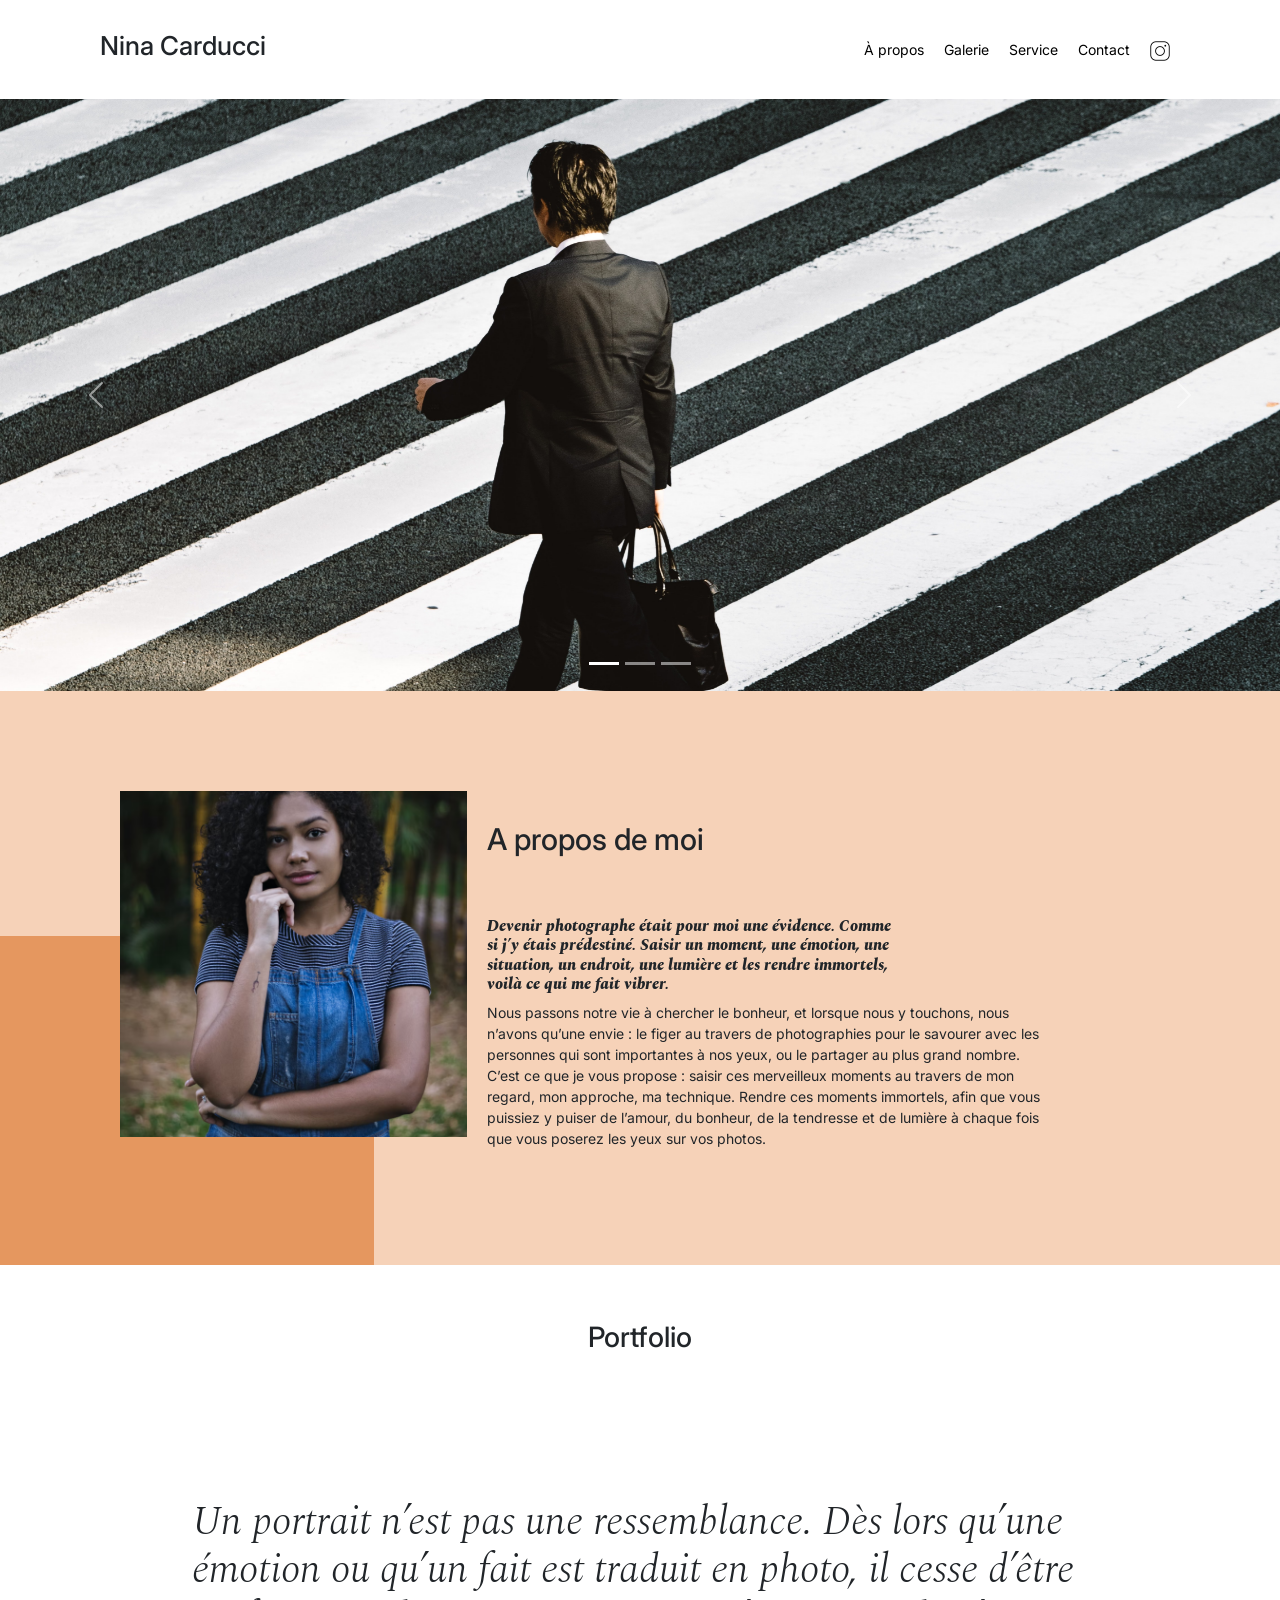
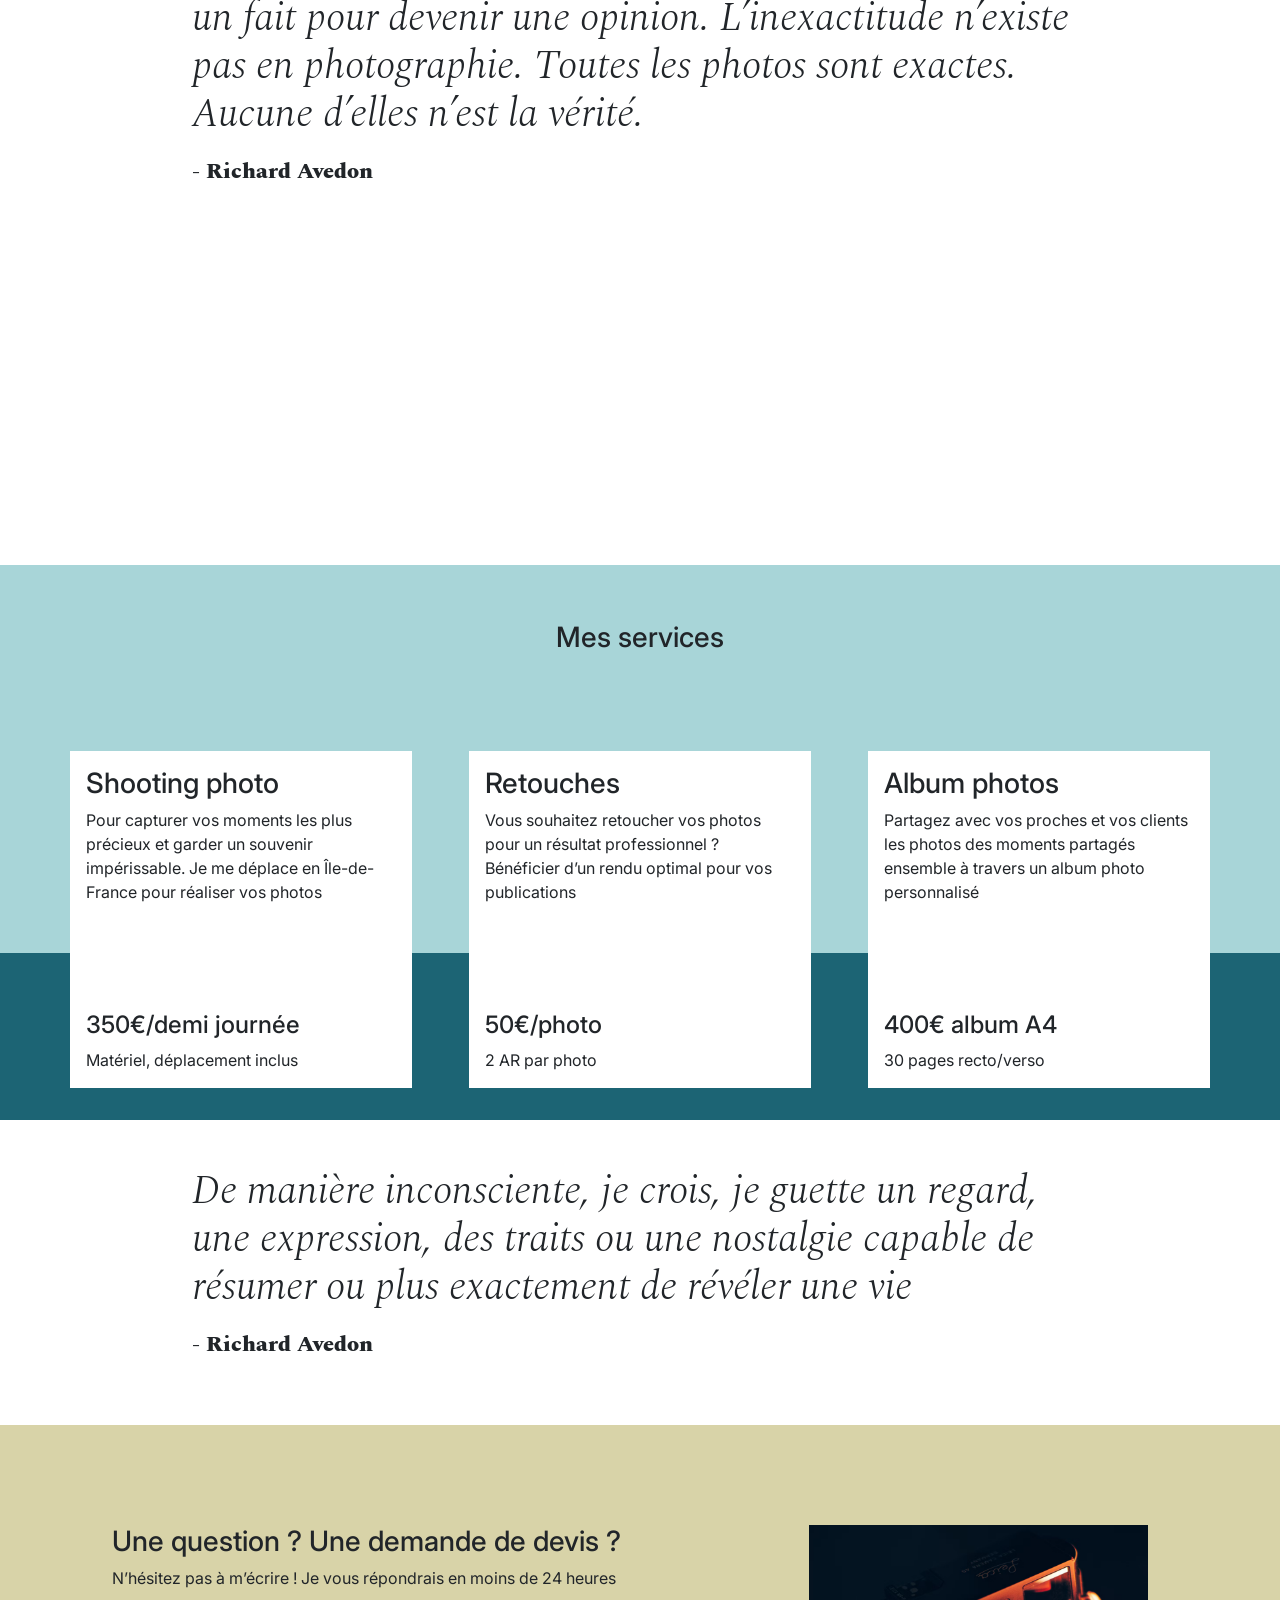
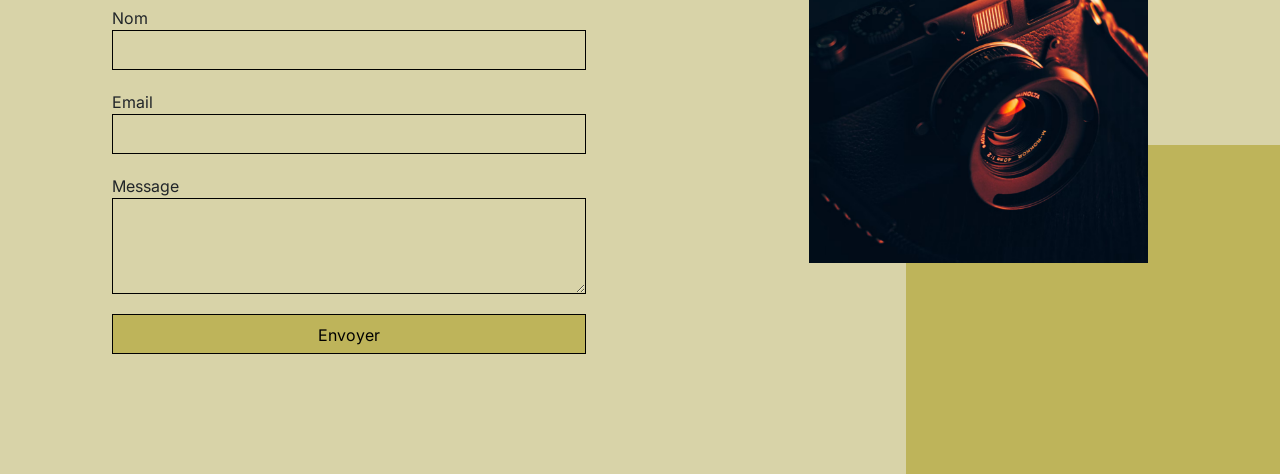
==== index.html @ c0aa2e8f "Ajout du projet" ====
<!DOCTYPE html>
<html>
<head>
	<meta name="viewport" content="width=device-width, initial-scale=1.0">
	<link rel="stylesheet" href="./assets/bootstrap/bootstrap.css">
	<link rel="stylesheet" href="./assets/style.css">
	<link rel="preconnect" href="https://fonts.googleapis.com">
	<link rel="preconnect" href="https://fonts.gstatic.com" crossorigin>
	<link href="https://fonts.googleapis.com/css2?family=Inter&family=Spectral:ital,wght@0,400;1,300;1,400;1,800&display=swap" rel="stylesheet">
	<meta charset="UTF-8">
	<script src="./assets/bootstrap/bootstrap.bundle.js"></script>
	<script src="https://code.jquery.com/jquery-3.4.1.min.js" integrity="sha256-CSXorXvZcTkaix6Yvo6HppcZGetbYMGWSFlBw8HfCJo=" crossorigin="anonymous"></script>
	<script src="./assets/maugallery.js"></script>
	<script src="./assets/scripts.js"></script>
</head>
<body>
<div class="top-header">
	<h3 class="name">Nina Carducci</h3>
	<div class="nav">   
		<ul>
			<li><a href="#about">À propos</a></li>
			<li><a href="#gallery">Galerie</a></li>
			<li><a href="#services">Service</a></li>
			<li><a href="#contact">Contact</a></li>
			<li><a class="social-link" href="https://www.instagram.com/ninacarducci.photo/?hl=fr" target="_blank"><img src="assets/images/instagram.png" alt=""></a></li>
		</ul>
	</div>
</div>
<div id="header">

	<div id="carouselExampleIndicators" class="carousel slide" data-bs-ride="carousel">
		<div class="carousel-indicators">
			<button type="button" data-bs-target="#carouselExampleIndicators" data-bs-slide-to="0" class="active" aria-current="true" aria-label="Slide 1"></button>
			<button type="button" data-bs-target="#carouselExampleIndicators" data-bs-slide-to="1" aria-label="Slide 2"></button>
			<button type="button" data-bs-target="#carouselExampleIndicators" data-bs-slide-to="2" aria-label="Slide 3"></button>
		</div>
		<div class="carousel-inner">
			<div class="carousel-item active">
				<img src="./assets/images/slider/ryoji-iwata-wUZjnOv7t0g-unsplash.jpg" class="d-block w-100" alt="...">
			</div>
			<div class="carousel-item">
				<img src="./assets/images/slider/nicholas-green-nPz8akkUmDI-unsplash.jpg" class="d-block w-100" alt="...">
			</div>
			<div class="carousel-item">
				<img src="./assets/images/slider/edward-cisneros-3_h6-1NPDGw-unsplash.jpg" class="d-block w-100" alt="...">
			</div>
		</div>
		<button class="carousel-control-prev" type="button" data-bs-target="#carouselExampleIndicators" data-bs-slide="prev">
			<span class="carousel-control-prev-icon" aria-hidden="true"></span>
			<span class="visually-hidden">Previous</span>
		</button>
		<button class="carousel-control-next" type="button" data-bs-target="#carouselExampleIndicators" data-bs-slide="next">
			<span class="carousel-control-next-icon" aria-hidden="true"></span>
			<span class="visually-hidden">Next</span>
		</button>
	</div>
</div>
<div id="about">
	<div class="picture left">
		<img src="./assets/images/nina.png">
	</div>
	<div id="about-me">
		<h3 class="about-me__title">A propos de moi</h3>
		<h6 class="about-me__introduction">Devenir photographe était pour moi une évidence. Comme si j’y étais prédestiné. Saisir un moment, une émotion, une situation, un endroit, une lumière et les rendre immortels, voilà ce qui me fait vibrer.</h6>
		<p>Nous passons notre vie à chercher le bonheur, et lorsque nous y touchons, nous n’avons qu’une envie : le figer au travers de photographies pour le savourer avec les personnes qui sont importantes à nos yeux, ou le partager au plus grand nombre.
			C’est ce que je vous propose : saisir ces merveilleux moments au travers de mon regard, mon approche, ma technique. Rendre ces moments immortels, afin que vous puissiez y puiser de l’amour, du bonheur, de la tendresse et de lumière à chaque fois que vous poserez les yeux sur vos photos.</p>
	</div>
</div>
<div id="gallery">
	<h3 class="title">Portfolio</h3>
	<div class="container py-3">
		<div class="gallery" style="display: none">
			<img data-gallery-tag="Concert" class="gallery-item" src="./assets/images/gallery/concerts/aaron-paul-wnX-fXzB6Cw-unsplash.jpg"/>
			<img data-gallery-tag="Entreprises" class="gallery-item" src="./assets/images/gallery/entreprise/ali-morshedlou-WMD64tMfc4k-unsplash.jpg"/>
			<img data-gallery-tag="Entreprises" class="gallery-item" src="./assets/images/gallery/entreprise/jason-goodman-tHO1_OuKbg0-unsplash.jpg"/>
			<img data-gallery-tag="Mariages" class="gallery-item" src="./assets/images/gallery/mariage/hannah-busing-RvF2R_qMpRk-unsplash.jpg"/>
			<img data-gallery-tag="Portrait" class="gallery-item" src="./assets/images/gallery/portraits/ade-tunji-rVkhWWZFAtQ-unsplash.jpg"/>
			<img data-gallery-tag="Mariages" class="gallery-item" src="./assets/images/gallery/mariage/jakob-owens-SiniLJkXhMc-unsplash.jpg"/>
			<img data-gallery-tag="Portrait" class="gallery-item" src="./assets/images/gallery/portraits/nino-van-prattenburg--443cl1uR_8-unsplash.jpg"/>
			<img data-gallery-tag="Concert" class="gallery-item" src="./assets/images/gallery/concerts/austin-neill-hgO1wFPXl3I-unsplash.jpg"/>
			<img data-gallery-tag="Entreprises" class="gallery-item" src="./assets/images/gallery/entreprise/mateus-campos-felipe-Fsgzm8N0hIY-unsplash.jpg"/>
		</div>
	</div>
	<div class="quote">
		<figure>
			<blockquote>
				<h1 class="quote__text">Un portrait n’est pas une ressemblance. Dès lors qu’une émotion ou qu’un fait est traduit en photo, il cesse d’être un fait pour devenir une opinion. L’inexactitude n’existe pas en photographie. Toutes les photos sont exactes. Aucune d’elles n’est la vérité.</h1>
			</blockquote>
			<figcaption class="quote__author">- Richard Avedon</figcaption>
		</figure>
	</div>
</div>
<div id="services">
	<h3 class="title">Mes services</h3>
	<div class="container">
		<div class="service">
			<div class="service__description">
				<h3>Shooting photo</h3>
				<p>Pour capturer vos moments les plus précieux et garder un souvenir impérissable. Je me déplace en Île-de-France pour réaliser vos photos</p>
			</div>
			<div class="service__price">
				<h4>350€/demi journée</h4>
				<span>Matériel, déplacement inclus</span>
			</div>

		</div>
		<div class="service">
			<div class="service__description">
				<h3>Retouches</h3>
				<p>Vous souhaitez retoucher vos photos pour un résultat professionnel ? Bénéficier d’un rendu optimal pour vos publications</p>
			</div>
			<div class="service__price">
				<h4>50€/photo</h4>
				<span>2 AR par photo</span>
			</div>
		</div>
		<div class="service">
			<div class="service__description">
				<h3>Album photos</h3>
				<p>Partagez avec vos proches et vos clients les photos des moments partagés ensemble à travers un album photo personnalisé</p>
			</div>
			<div class="service__price">
				<h4>400€ album A4</h4>
				<span>30 pages recto/verso</span>
			</div>
		</div>
	</div>
</div>
<div class="quote">
	<figure>
		<blockquote>
			<h1 class="quote__text">De manière inconsciente, je crois, je guette un regard, une expression, des traits ou une nostalgie capable de résumer ou plus exactement de révéler une vie</h1>
		</blockquote>
		<figcaption class="quote__author">- Richard Avedon</figcaption>
	</figure>
</div>
<div id="contact">
	<div class="container">
		<div class="form-container">
			<h3>Une question ? Une demande de devis ?</h3>
			<p> N’hésitez pas à m’écrire ! Je vous répondrais en moins de 24 heures</p>
			<form action="" method="post">
				<label>Nom</label>
				<input type="text" name="nom" id="nom">
				<label>Email</label>
				<input type="email" name="email" id="email">
				<label>Message</label>
				<textarea name="message" id="message" cols="30" rows="10"></textarea>
				<input type="submit" value="Envoyer"/>
			</form>
		</div>
		<div class="picture right">
			<img src="./assets/images/camera.png">
		</div>
	</div>
</div>
</body>
</html>
---- assets/style.css ----
body {
  max-width: 1920px;
  margin: auto;
}
* {
  font-family: "Inter";
  font-style: normal;
}
.top-header {
  background-color: white;
  position: sticky;
  top: 0;
  z-index: 1000;
  display: flex;
  justify-content: space-between;
  padding-inline: 100px;
  padding-block: 30px;
  align-items: center;
}

.top-header .name {
  font-size: 26px;
}

.nav ul {
  display: flex;
  list-style-type: none;
  font-size: 14px;
  margin-bottom: 0;
}

.nav li {
  padding-inline: 10px;
}

.nav a {
  text-decoration: none;
  color: #000;
}

.social-link img {
  width: 20px;
}

#about {
  display: flex;
  background-color: #f6d2b8;
  padding-inline: 100px;
  padding-block: 100px;
  position: relative;
}

.picture.left::before {
  content: " ";
  background-color: #e5975f;
  width: 374px;
  height: 329px;
  position: absolute;
  bottom: 0;
  left: 0;
  z-index: -1;
}

.picture {
  flex: 1;
  margin: 0 20px;
  z-index: 0;
}

.picture img {
  width: 100%;
}
#about-me {
  flex: 2;
}
.about-me__title {
  margin-top: 1em;
  margin-bottom: 60px;
  font-size: 30px;
}
.about-me__introduction {
  font-family: "Spectral";
  font-weight: 800;
  font-style: italic;
  width: 60%;
}
#about-me p {
  width: 80%;
  font-size: 14px;
}

#gallery {
  min-height: 100vh;
}
.title {
  text-align: center;
  padding-block: 2em;
}
.gallery .nav {
  justify-content: center;
}
.nav-pills .nav-link.active,
.nav-pills .show > .nav-link {
  color: #fff;
  background-color: #beb45a;
  border-radius: 0;
}
.nav-pills .nav-link {
  color: #000;
}
.item-column {
  position: relative;
  margin-bottom: 0 !important;
  padding: 0;
}
.item-column::after {
  content: "";
  display: block;
  padding-bottom: 100%;
}
.gallery-item {
  position: absolute;
  width: 100%;
  height: 100%;
  object-fit: cover;
  padding: 0.5em;
}
.mg-prev,
.mg-next {
  width: 30px;
  height: 30px;
  border-radius: 00%;
  justify-content: center;
  align-items: center;
  display: flex;
  font-size: 24px;
}

.quote {
  font-family: "Spectral";
  font-style: italic;
  width: 70%;
  margin: auto;
  padding-block: 3em;
}
.quote__text {
  font-family: Spectral;
  font-style: italic;
  font-weight: 300;
}
.quote__author {
  font-family: Spectral;
  font-weight: 800;
  font-size: 22px;
}

#services {
  margin: auto;
  background-color: #a8d5d8;
  position: relative;
}
#services .container::before {
  content: " ";
  background-color: #1c6474;
  position: absolute;
  width: 100%;
  height: 30%;
  bottom: 0;
  left: 0;
  z-index: 0;
}

#services .container {
  justify-content: space-between;
  display: flex;
  padding: 2em 0;
}

.service {
  background-color: white;
  max-width: 390px;
  width: 30%;
  height: 337px;
  padding: 1em;
  display: flex;
  flex-direction: column;
  justify-content: space-between;
  z-index: 1;
}

#contact {
  margin: auto;
  background-color: #d8d3a8;
  position: relative;
  padding-inline: 100px;
  padding-block: 100px;
}

#contact .container {
  display: flex;
}
.picture.right::before {
  content: " ";
  background-color: #beb45a;
  width: 374px;
  height: 329px;
  position: absolute;
  bottom: 0;
  right: 0;
  z-index: -1;
}
.form-container {
  flex: 2;
}
form {
  display: flex;
  flex-direction: column;
  width: 70%;
  align-items: flex-start;
}

form input {
  width: 100%;
  background-color: transparent;
  border: solid 1px;
  height: 2.5em;
  margin-bottom: 20px;
}

form textarea {
  width: 100%;
  background-color: transparent;
  border: solid 1px;
  height: 5em;
  line-height: 2.5em;
  font-size: 1.2em;
  margin-bottom: 20px;
}
input[type="submit"] {
  background-color: #beb45a;
  padding: 0.5em 1em;
}

@media all and (max-width: 1180px) {
  .picture {
    flex: 2;
  }
  #about,
  #contact .container {
    align-items: center;
  }
  .about-me__title {
    margin-top: 0;
    margin-bottom: 1em;
  }
  #about-me h6,
  #about-me p {
    width: 100%;
  }
}

@media all and (max-width: 1000px) {
  #about {
    flex-direction: column;
  }
  .picture {
    width: 50%;
  }
  .picture.left::before {
    width: 100%;
    height: 30%;
    position: absolute;
    bottom: auto;
    top: 0;
    left: 0;
    z-index: -1;
  }
  .about-me__title {
    text-align: center;
    margin-top: 1em;
  }
  #services .container {
    flex-direction: column;
  }
  .service {
    width: 100%;
    max-width: 100%;
    height: auto;
    margin: 2em 0;
  }
  .service__description {
    margin-bottom: 1em;
  }

  #services .container::before {
    width: 30%;
    height: 100%;
    bottom: 0;
    right: 0;
    left: auto;
    z-index: 0;
  }

  #contact .container {
    flex-direction: column;
  }
  #contact .picture.right {
    margin-top: 1em;
  }
  .picture.right::before {
    width: 100%;
    height: 30%;
    position: absolute;
    bottom: 0;
    right: 0;
    z-index: -1;
  }
}

@media all and (max-width: 650px) {
  .top-header {
    flex-direction: column;
    padding-inline: 0;
  }
  .top-header .nav,
  .top-header .nav ul {
    width: 100%;
    padding: 0 0 0 0;
  }
  .top-header .nav li {
    flex: 1;
    padding-block: 1em;
    text-align: center;
  }
  .picture.left::before,
  .picture.right::before {
    height: 150px;
  }
  #services .container {
    align-items: center;
  }
  .service {
    max-width: 90%;
  }
  #about,
  #contact {
    padding-inline: 2em;
    padding-block: 2em;
  }
  form {
    width: 100%;
  }
  .picture {
    width: 80%;
  }
}
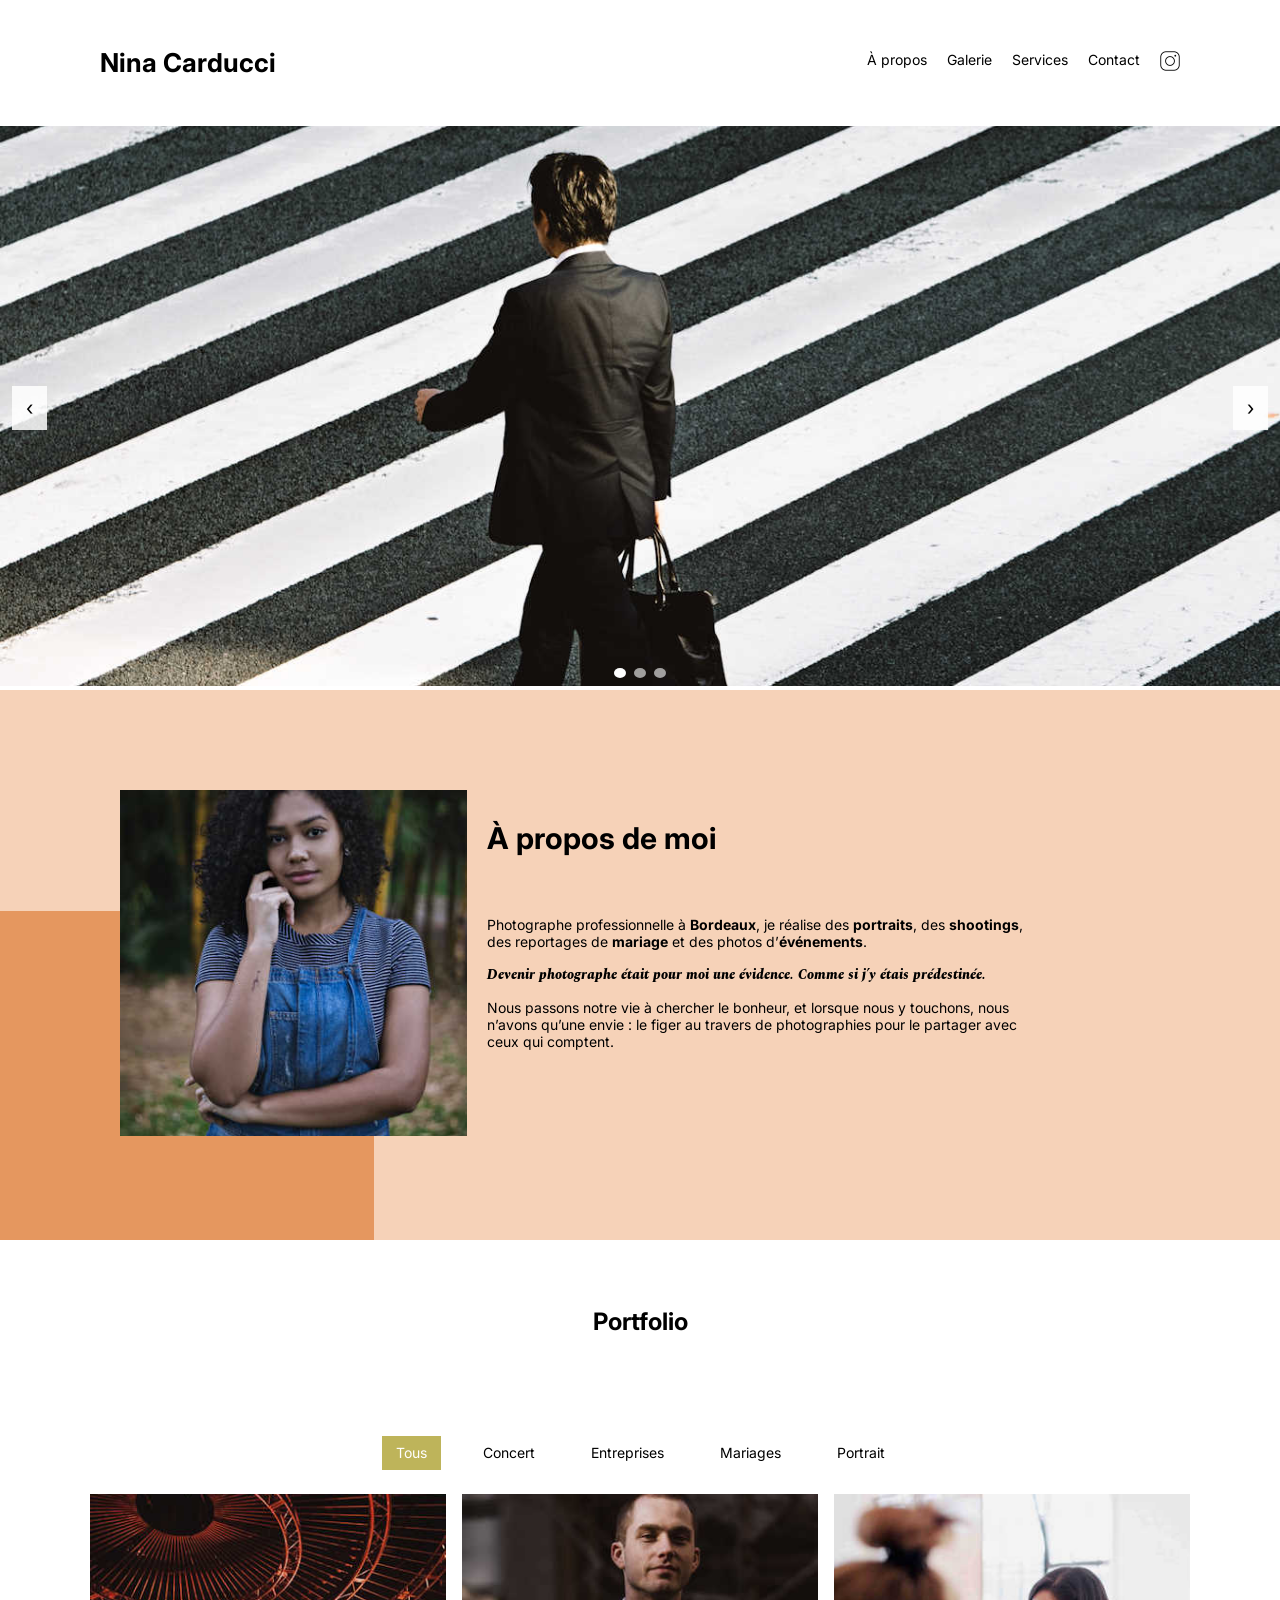
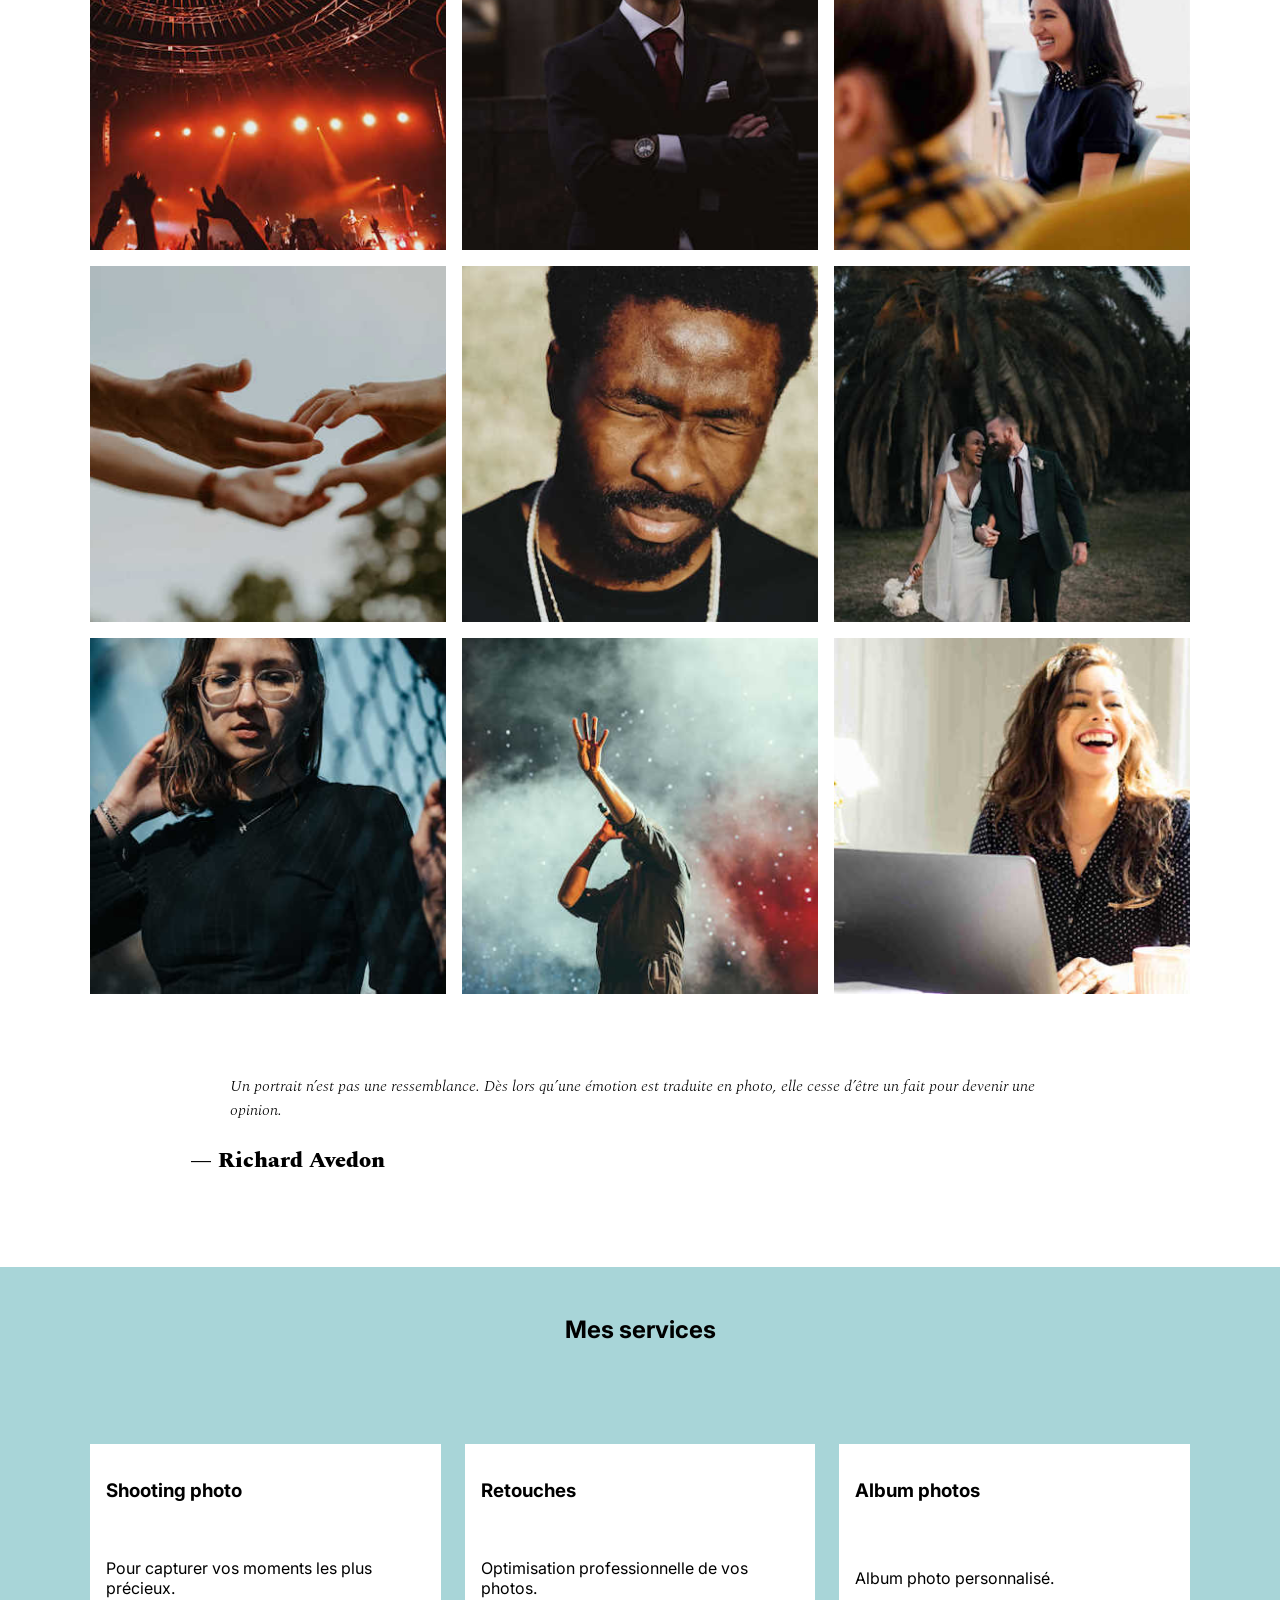
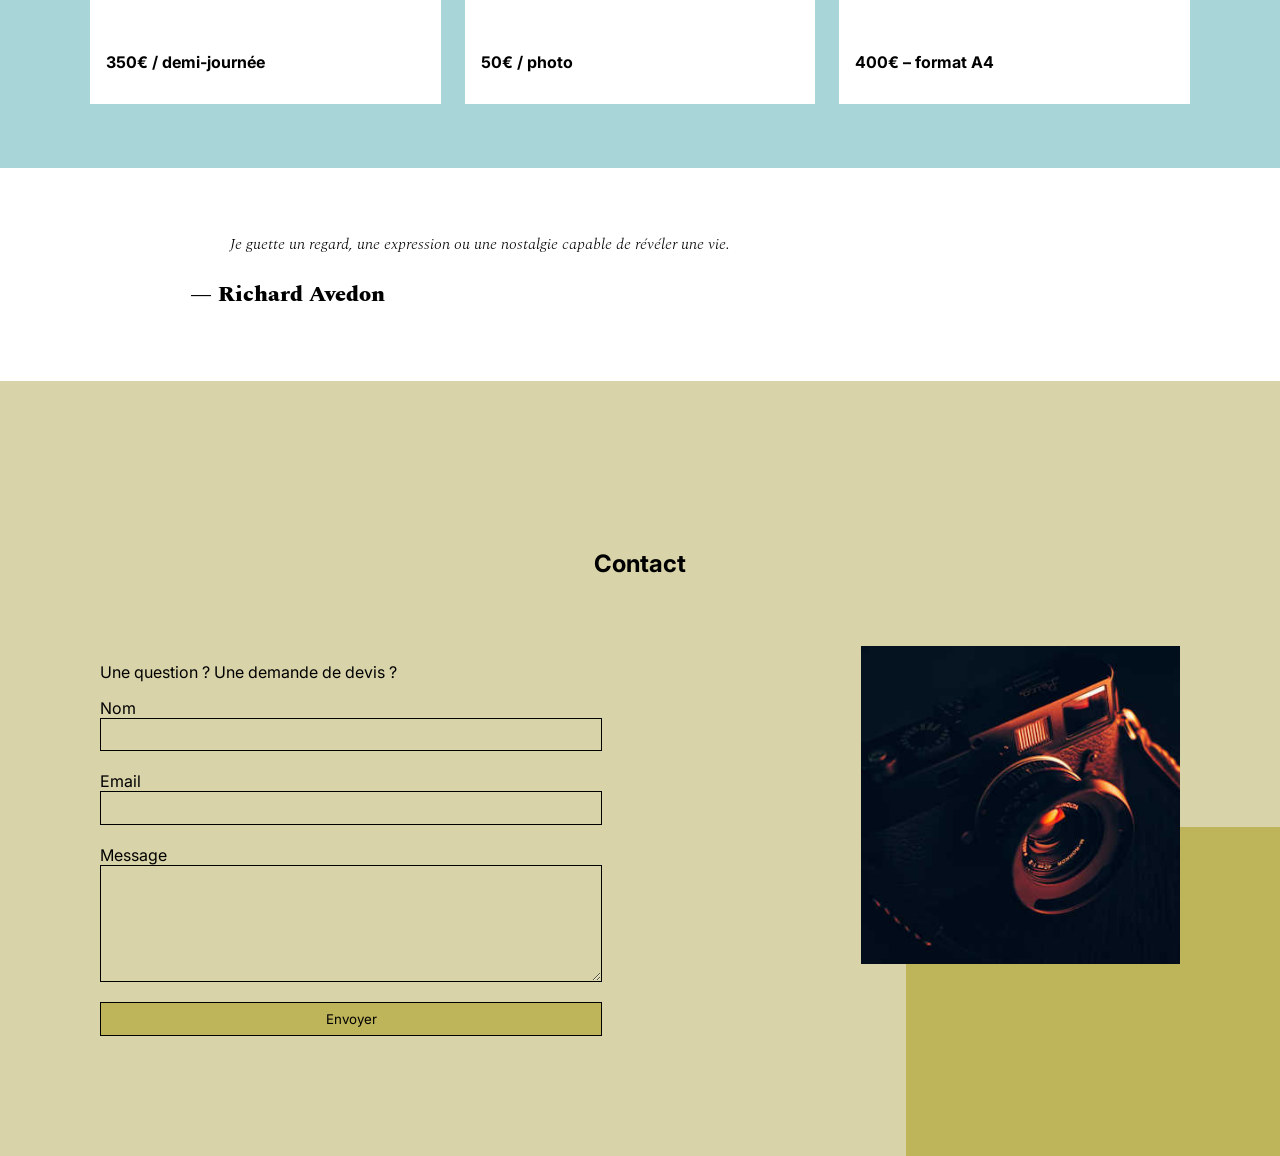
==== commit ad28e0fc: "move project files to root for GitHub Pages" ====
--- a/index.html
+++ b/index.html
@@ -1,158 +1,391 @@
-<!DOCTYPE html>
-<html>
-<head>
-	<meta name="viewport" content="width=device-width, initial-scale=1.0">
-	<link rel="stylesheet" href="./assets/bootstrap/bootstrap.css">
-	<link rel="stylesheet" href="./assets/style.css">
-	<link rel="preconnect" href="https://fonts.googleapis.com">
-	<link rel="preconnect" href="https://fonts.gstatic.com" crossorigin>
-	<link href="https://fonts.googleapis.com/css2?family=Inter&family=Spectral:ital,wght@0,400;1,300;1,400;1,800&display=swap" rel="stylesheet">
-	<meta charset="UTF-8">
-	<script src="./assets/bootstrap/bootstrap.bundle.js"></script>
-	<script src="https://code.jquery.com/jquery-3.4.1.min.js" integrity="sha256-CSXorXvZcTkaix6Yvo6HppcZGetbYMGWSFlBw8HfCJo=" crossorigin="anonymous"></script>
-	<script src="./assets/maugallery.js"></script>
-	<script src="./assets/scripts.js"></script>
-</head>
-<body>
-<div class="top-header">
-	<h3 class="name">Nina Carducci</h3>
-	<div class="nav">   
-		<ul>
-			<li><a href="#about">À propos</a></li>
-			<li><a href="#gallery">Galerie</a></li>
-			<li><a href="#services">Service</a></li>
-			<li><a href="#contact">Contact</a></li>
-			<li><a class="social-link" href="https://www.instagram.com/ninacarducci.photo/?hl=fr" target="_blank"><img src="assets/images/instagram.png" alt=""></a></li>
-		</ul>
-	</div>
-</div>
-<div id="header">
-
-	<div id="carouselExampleIndicators" class="carousel slide" data-bs-ride="carousel">
-		<div class="carousel-indicators">
-			<button type="button" data-bs-target="#carouselExampleIndicators" data-bs-slide-to="0" class="active" aria-current="true" aria-label="Slide 1"></button>
-			<button type="button" data-bs-target="#carouselExampleIndicators" data-bs-slide-to="1" aria-label="Slide 2"></button>
-			<button type="button" data-bs-target="#carouselExampleIndicators" data-bs-slide-to="2" aria-label="Slide 3"></button>
-		</div>
-		<div class="carousel-inner">
-			<div class="carousel-item active">
-				<img src="./assets/images/slider/ryoji-iwata-wUZjnOv7t0g-unsplash.jpg" class="d-block w-100" alt="...">
-			</div>
-			<div class="carousel-item">
-				<img src="./assets/images/slider/nicholas-green-nPz8akkUmDI-unsplash.jpg" class="d-block w-100" alt="...">
-			</div>
-			<div class="carousel-item">
-				<img src="./assets/images/slider/edward-cisneros-3_h6-1NPDGw-unsplash.jpg" class="d-block w-100" alt="...">
-			</div>
-		</div>
-		<button class="carousel-control-prev" type="button" data-bs-target="#carouselExampleIndicators" data-bs-slide="prev">
-			<span class="carousel-control-prev-icon" aria-hidden="true"></span>
-			<span class="visually-hidden">Previous</span>
-		</button>
-		<button class="carousel-control-next" type="button" data-bs-target="#carouselExampleIndicators" data-bs-slide="next">
-			<span class="carousel-control-next-icon" aria-hidden="true"></span>
-			<span class="visually-hidden">Next</span>
-		</button>
-	</div>
-</div>
-<div id="about">
-	<div class="picture left">
-		<img src="./assets/images/nina.png">
-	</div>
-	<div id="about-me">
-		<h3 class="about-me__title">A propos de moi</h3>
-		<h6 class="about-me__introduction">Devenir photographe était pour moi une évidence. Comme si j’y étais prédestiné. Saisir un moment, une émotion, une situation, un endroit, une lumière et les rendre immortels, voilà ce qui me fait vibrer.</h6>
-		<p>Nous passons notre vie à chercher le bonheur, et lorsque nous y touchons, nous n’avons qu’une envie : le figer au travers de photographies pour le savourer avec les personnes qui sont importantes à nos yeux, ou le partager au plus grand nombre.
-			C’est ce que je vous propose : saisir ces merveilleux moments au travers de mon regard, mon approche, ma technique. Rendre ces moments immortels, afin que vous puissiez y puiser de l’amour, du bonheur, de la tendresse et de lumière à chaque fois que vous poserez les yeux sur vos photos.</p>
-	</div>
-</div>
-<div id="gallery">
-	<h3 class="title">Portfolio</h3>
-	<div class="container py-3">
-		<div class="gallery" style="display: none">
-			<img data-gallery-tag="Concert" class="gallery-item" src="./assets/images/gallery/concerts/aaron-paul-wnX-fXzB6Cw-unsplash.jpg"/>
-			<img data-gallery-tag="Entreprises" class="gallery-item" src="./assets/images/gallery/entreprise/ali-morshedlou-WMD64tMfc4k-unsplash.jpg"/>
-			<img data-gallery-tag="Entreprises" class="gallery-item" src="./assets/images/gallery/entreprise/jason-goodman-tHO1_OuKbg0-unsplash.jpg"/>
-			<img data-gallery-tag="Mariages" class="gallery-item" src="./assets/images/gallery/mariage/hannah-busing-RvF2R_qMpRk-unsplash.jpg"/>
-			<img data-gallery-tag="Portrait" class="gallery-item" src="./assets/images/gallery/portraits/ade-tunji-rVkhWWZFAtQ-unsplash.jpg"/>
-			<img data-gallery-tag="Mariages" class="gallery-item" src="./assets/images/gallery/mariage/jakob-owens-SiniLJkXhMc-unsplash.jpg"/>
-			<img data-gallery-tag="Portrait" class="gallery-item" src="./assets/images/gallery/portraits/nino-van-prattenburg--443cl1uR_8-unsplash.jpg"/>
-			<img data-gallery-tag="Concert" class="gallery-item" src="./assets/images/gallery/concerts/austin-neill-hgO1wFPXl3I-unsplash.jpg"/>
-			<img data-gallery-tag="Entreprises" class="gallery-item" src="./assets/images/gallery/entreprise/mateus-campos-felipe-Fsgzm8N0hIY-unsplash.jpg"/>
-		</div>
-	</div>
-	<div class="quote">
-		<figure>
-			<blockquote>
-				<h1 class="quote__text">Un portrait n’est pas une ressemblance. Dès lors qu’une émotion ou qu’un fait est traduit en photo, il cesse d’être un fait pour devenir une opinion. L’inexactitude n’existe pas en photographie. Toutes les photos sont exactes. Aucune d’elles n’est la vérité.</h1>
-			</blockquote>
-			<figcaption class="quote__author">- Richard Avedon</figcaption>
-		</figure>
-	</div>
-</div>
-<div id="services">
-	<h3 class="title">Mes services</h3>
-	<div class="container">
-		<div class="service">
-			<div class="service__description">
-				<h3>Shooting photo</h3>
-				<p>Pour capturer vos moments les plus précieux et garder un souvenir impérissable. Je me déplace en Île-de-France pour réaliser vos photos</p>
-			</div>
-			<div class="service__price">
-				<h4>350€/demi journée</h4>
-				<span>Matériel, déplacement inclus</span>
-			</div>
-
-		</div>
-		<div class="service">
-			<div class="service__description">
-				<h3>Retouches</h3>
-				<p>Vous souhaitez retoucher vos photos pour un résultat professionnel ? Bénéficier d’un rendu optimal pour vos publications</p>
-			</div>
-			<div class="service__price">
-				<h4>50€/photo</h4>
-				<span>2 AR par photo</span>
-			</div>
-		</div>
-		<div class="service">
-			<div class="service__description">
-				<h3>Album photos</h3>
-				<p>Partagez avec vos proches et vos clients les photos des moments partagés ensemble à travers un album photo personnalisé</p>
-			</div>
-			<div class="service__price">
-				<h4>400€ album A4</h4>
-				<span>30 pages recto/verso</span>
-			</div>
-		</div>
-	</div>
-</div>
-<div class="quote">
-	<figure>
-		<blockquote>
-			<h1 class="quote__text">De manière inconsciente, je crois, je guette un regard, une expression, des traits ou une nostalgie capable de résumer ou plus exactement de révéler une vie</h1>
-		</blockquote>
-		<figcaption class="quote__author">- Richard Avedon</figcaption>
-	</figure>
-</div>
-<div id="contact">
-	<div class="container">
-		<div class="form-container">
-			<h3>Une question ? Une demande de devis ?</h3>
-			<p> N’hésitez pas à m’écrire ! Je vous répondrais en moins de 24 heures</p>
-			<form action="" method="post">
-				<label>Nom</label>
-				<input type="text" name="nom" id="nom">
-				<label>Email</label>
-				<input type="email" name="email" id="email">
-				<label>Message</label>
-				<textarea name="message" id="message" cols="30" rows="10"></textarea>
-				<input type="submit" value="Envoyer"/>
-			</form>
-		</div>
-		<div class="picture right">
-			<img src="./assets/images/camera.png">
-		</div>
-	</div>
-</div>
-</body>
+<!doctype html>
+<html lang="fr">
+  <head>
+    <meta charset="UTF-8" />
+    <title>Nina Carducci – Photographe professionnelle</title>
+    <meta
+      name="description"
+      content="Nina Carducci, photographe professionnelle à Bordeaux. Portraits, mariages, événements et shootings artistiques. Découvrez son portfolio et ses prestations."
+    />
+    <meta name="viewport" content="width=device-width, initial-scale=1.0" />
+
+    <link rel="preconnect" href="https://fonts.googleapis.com" />
+    <link rel="preconnect" href="https://fonts.gstatic.com" crossorigin />
+    <link
+      rel="preload"
+      as="style"
+      href="https://fonts.googleapis.com/css2?family=Inter&family=Spectral:ital,wght@0,400;1,300;1,400;1,800&display=swap"
+    />
+
+    <link
+      rel="stylesheet"
+      media="print"
+      href="https://fonts.googleapis.com/css2?family=Inter&family=Spectral:ital,wght@0,400;1,300;1,400;1,800&display=swap"
+      onload="this.media = 'all'"
+    />
+
+    <noscript>
+      <link
+        rel="stylesheet"
+        href="https://fonts.googleapis.com/css2?family=Inter&family=Spectral:ital,wght@0,400;1,300;1,400;1,800&display=swap"
+      />
+    </noscript>
+    <link rel="preload" href="./assets/style.css" as="style" />
+    <link
+      rel="stylesheet"
+      href="./assets/style.css"
+      media="print"
+      onload="this.media = 'all'"
+    />
+    <noscript><link rel="stylesheet" href="./assets/style.css" /></noscript>
+    <script src="./assets/scripts.js" defer></script>
+    <!-- RICH SNIPPET-->
+    <script type="application/ld+json">
+            {
+              "@context": "https://schema.org",
+              "@type": "ProfessionalService",
+              "name": "Nina Carducci",
+              "description": "Photographe professionnelle à Bordeaux spécialisée en portraits, mariages et événements.",
+              "url": "https://senso787.github.io/Nina-Carducci/Nina-Carducci-Dev-master/",
+      "image": "https://senso787.github.io/Nina-Carducci/Nina-Carducci-Dev-master/assets/images/nina.jpg"
+              "priceRange": "€€",
+              "address": {
+                "@type": "PostalAddress",
+                "addressLocality": "Bordeaux",
+                "addressRegion": "Nouvelle-Aquitaine",
+                "addressCountry": "FR"
+              },
+              "areaServed": {
+                "@type": "AdministrativeArea",
+                "name": "Bordeaux et environs"
+              },
+              "sameAs": ["https://www.instagram.com/ninacarducci.photo/?hl=fr"]
+            }
+    </script>
+
+    <!-- Open Graph -->
+    <meta property="og:type" content="website" />
+    <meta
+      property="og:title"
+      content="Nina Carducci – Photographe professionnelle"
+    />
+    <meta
+      property="og:description"
+      content="Photographe professionnelle à Bordeaux spécialisée en portraits, mariages et événements. Découvrez son portfolio et ses prestations."
+    />
+    <meta
+      property="og:url"
+      content="https://senso787.github.io/Nina-Carducci/Nina-Carducci-Dev-master/"
+    />
+    <meta
+      property="og:image"
+      content="https://senso787.github.io/Nina-Carducci/Nina-Carducci-Dev-master/assets/images/nina.jpg"
+    />
+    <meta property="og:locale" content="fr_FR" />
+    <meta property="og:site_name" content="Nina Carducci" />
+
+    <!-- Twitter Card -->
+    <meta name="twitter:card" content="summary_large_image" />
+    <meta
+      name="twitter:title"
+      content="Nina Carducci – Photographe professionnelle"
+    />
+    <meta
+      name="twitter:description"
+      content="Photographe professionnelle à Bordeaux spécialisée en portraits, mariages et événements."
+    />
+    <meta
+      name="twitter:image"
+      content="https://senso787.github.io/Nina-Carducci/Nina-Carducci-Dev-master/assets/images/nina.jpg"
+    />
+  </head>
+
+  <body>
+    <!-- HEADER -->
+    <header class="top-header">
+      <h1 class="name">Nina Carducci</h1>
+
+      <nav class="nav" aria-label="Navigation principale">
+        <ul>
+          <li><a href="#about">À propos</a></li>
+          <li><a href="#gallery">Galerie</a></li>
+          <li><a href="#services">Services</a></li>
+          <li><a href="#contact">Contact</a></li>
+          <li>
+            <a
+              class="social-link"
+              href="https://www.instagram.com/ninacarducci.photo/?hl=fr"
+              target="_blank"
+              rel="noopener noreferrer"
+              aria-label="Instagram Nina Carducci (nouvelle fenêtre)"
+            >
+              <img src="assets/images/instagram.png" alt="Logo Instagram" />
+            </a>
+          </li>
+        </ul>
+      </nav>
+    </header>
+
+    <!-- CAROUSEL -->
+    <section id="header" aria-label="Photos en vedette">
+      <div class="carousel" id="carousel">
+        <img
+          id="carousel-image"
+          src="./assets/images/slider/ryoji-iwata.jpg"
+          alt="Photo d'un homme marchant sur un passage piéton"
+          fetchpriority="high"
+        />
+
+        <button
+          class="carousel-btn prev"
+          type="button"
+          aria-label="Photo précédente"
+        >
+          ‹
+        </button>
+        <button
+          class="carousel-btn next"
+          type="button"
+          aria-label="Photo suivante"
+        >
+          ›
+        </button>
+
+        <div class="carousel-dots" aria-label="Choisir une photo">
+          <button
+            class="dot active"
+            type="button"
+            data-index="0"
+            aria-label="Photo 1"
+          ></button>
+          <button
+            class="dot"
+            type="button"
+            data-index="1"
+            aria-label="Photo 2"
+          ></button>
+          <button
+            class="dot"
+            type="button"
+            data-index="2"
+            aria-label="Photo 3"
+          ></button>
+        </div>
+      </div>
+    </section>
+
+    <main>
+      <!-- ABOUT -->
+      <section id="about">
+        <div class="picture left">
+          <img
+            src="./assets/images/nina.jpg"
+            alt="Photo de Nina Carducci"
+            loading="lazy"
+          />
+        </div>
+
+        <div id="about-me">
+          <h2 class="about-me__title">À propos de moi</h2>
+
+          <p>
+            Photographe professionnelle à <strong>Bordeaux</strong>, je réalise
+            des <strong>portraits</strong>, des <strong>shootings</strong>, des
+            reportages de <strong>mariage</strong> et des photos
+            d’<strong>événements</strong>.
+          </p>
+
+          <p class="about-me__introduction">
+            Devenir photographe était pour moi une évidence. Comme si j’y étais
+            prédestinée.
+          </p>
+
+          <p>
+            Nous passons notre vie à chercher le bonheur, et lorsque nous y
+            touchons, nous n’avons qu’une envie : le figer au travers de
+            photographies pour le partager avec ceux qui comptent.
+          </p>
+        </div>
+      </section>
+
+      <!-- GALLERY -->
+      <section id="gallery">
+        <h2 class="title">Portfolio</h2>
+
+        <div class="container py-3">
+          <div class="gallery is-hidden" aria-label="Galerie photos">
+            <img
+              data-gallery-tag="Concert"
+              class="gallery-item"
+              src="./assets/images/gallery/concerts/aaron-paul.jpg"
+              alt="Concert d'Aaron Paul"
+              loading="lazy"
+            />
+
+            <img
+              data-gallery-tag="Entreprises"
+              class="gallery-item"
+              src="./assets/images/gallery/entreprise/ali-morshedlou.jpg"
+              alt="Portrait d'Ali Morshedlou"
+              loading="lazy"
+            />
+
+            <img
+              data-gallery-tag="Entreprises"
+              class="gallery-item"
+              src="./assets/images/gallery/entreprise/jason-goodman.jpg"
+              alt="Deux femmes souriantes en milieu professionnel"
+              loading="lazy"
+            />
+
+            <img
+              data-gallery-tag="Mariages"
+              class="gallery-item"
+              src="./assets/images/gallery/mariage/hannah-busing.jpg"
+              alt="Deux mains se frôlant lors d’un mariage"
+              loading="lazy"
+            />
+
+            <img
+              data-gallery-tag="Portrait"
+              class="gallery-item"
+              src="./assets/images/gallery/portraits/ade-tunji.jpg"
+              alt="Portrait d’Ade Tunji les yeux fermés"
+              loading="lazy"
+            />
+
+            <img
+              data-gallery-tag="Mariages"
+              class="gallery-item"
+              src="./assets/images/gallery/mariage/jakob.owens.jpg"
+              alt="Couple de mariés devant un palmier"
+              loading="lazy"
+            />
+
+            <img
+              data-gallery-tag="Portrait"
+              class="gallery-item"
+              src="./assets/images/gallery/portraits/nino-van-prattenburg.jpg"
+              alt="Portrait de Nino Van Prattenburg derrière un grillage"
+              loading="lazy"
+            />
+
+            <img
+              data-gallery-tag="Concert"
+              class="gallery-item"
+              src="./assets/images/gallery/concerts/austin-neil.jpg"
+              alt="Concert d’Austin Neil"
+              loading="lazy"
+            />
+
+            <img
+              data-gallery-tag="Entreprises"
+              class="gallery-item"
+              src="./assets/images/gallery/entreprise/mateus-campos.jpg"
+              alt="Femme souriante travaillant sur un ordinateur portable"
+              loading="lazy"
+            />
+          </div>
+        </div>
+
+        <div class="quote">
+          <blockquote>
+            <p class="quote__text">
+              Un portrait n’est pas une ressemblance. Dès lors qu’une émotion
+              est traduite en photo, elle cesse d’être un fait pour devenir une
+              opinion.
+            </p>
+          </blockquote>
+          <p class="quote__author">— Richard Avedon</p>
+        </div>
+      </section>
+
+      <!-- SERVICES -->
+      <section id="services">
+        <h2 class="title">Mes services</h2>
+
+        <div class="container services-grid">
+          <article class="service">
+            <h3>Shooting photo</h3>
+            <p>Pour capturer vos moments les plus précieux.</p>
+            <p><strong>350€ / demi-journée</strong></p>
+          </article>
+
+          <article class="service">
+            <h3>Retouches</h3>
+            <p>Optimisation professionnelle de vos photos.</p>
+            <p><strong>50€ / photo</strong></p>
+          </article>
+
+          <article class="service">
+            <h3>Album photos</h3>
+            <p>Album photo personnalisé.</p>
+            <p><strong>400€ – format A4</strong></p>
+          </article>
+        </div>
+      </section>
+
+      <div class="quote">
+        <blockquote>
+          <p class="quote__text">
+            Je guette un regard, une expression ou une nostalgie capable de
+            révéler une vie.
+          </p>
+        </blockquote>
+        <p class="quote__author">— Richard Avedon</p>
+      </div>
+
+      <!-- CONTACT -->
+      <section id="contact">
+        <h2 class="title">Contact</h2>
+
+        <div class="container contact-grid">
+          <div class="form-container">
+            <p>Une question ? Une demande de devis ?</p>
+
+            <form>
+              <label for="nom">Nom</label>
+              <input type="text" id="nom" />
+
+              <label for="email">Email</label>
+              <input type="email" id="email" />
+
+              <label for="message">Message</label>
+              <textarea id="message"></textarea>
+
+              <input type="submit" value="Envoyer" />
+            </form>
+          </div>
+
+          <div class="picture right">
+            <img
+              src="./assets/images/camera.jpg"
+              alt="Appareil photo"
+              loading="lazy"
+            />
+          </div>
+        </div>
+      </section>
+    </main>
+
+    <!-- LIGHTBOX -->
+    <div id="lightbox" class="lightbox" aria-hidden="true">
+      <div class="lightbox-content" role="dialog" aria-modal="true">
+        <button class="lightbox-close" type="button" aria-label="Fermer">
+          ×
+        </button>
+        <button
+          class="lightbox-prev"
+          type="button"
+          aria-label="Photo précédente"
+        >
+          ‹
+        </button>
+        <img class="lightbox-image" alt="Photo agrandie" />
+        <button class="lightbox-next" type="button" aria-label="Photo suivante">
+          ›
+        </button>
+      </div>
+    </div>
+  </body>
 </html>
--- a/assets/style.css
+++ b/assets/style.css
@@ -5,7 +5,30 @@
 * {
   font-family: "Inter";
   font-style: normal;
-}
+  box-sizing: border-box;
+}
+
+:root {
+  --accent: #beb45a;
+  --about: #f6d2b8;
+  --services: #a8d5d8;
+  --contact: #d8d3a8;
+  --shadow-left: #e5975f;
+}
+
+/* Helpers */
+.container {
+  width: min(1100px, 92vw);
+  margin: 0 auto;
+}
+.py-3 {
+  padding: 1rem 0;
+}
+.is-hidden {
+  display: none;
+}
+
+/* Header */
 .top-header {
   background-color: white;
   position: sticky;
@@ -13,69 +36,114 @@
   z-index: 1000;
   display: flex;
   justify-content: space-between;
-  padding-inline: 100px;
-  padding-block: 30px;
   align-items: center;
-}
-
+  padding: 30px 100px;
+}
 .top-header .name {
   font-size: 26px;
 }
-
 .nav ul {
   display: flex;
+  gap: 20px;
   list-style-type: none;
   font-size: 14px;
-  margin-bottom: 0;
-}
-
-.nav li {
-  padding-inline: 10px;
-}
-
+  margin: 0;
+  padding: 0;
+}
 .nav a {
   text-decoration: none;
   color: #000;
 }
-
 .social-link img {
   width: 20px;
 }
 
+/* Carousel simple */
+.carousel {
+  position: relative;
+}
+.carousel img {
+  width: 100%;
+  height: min(70vh, 560px);
+  object-fit: cover;
+}
+.carousel-btn,
+.lightbox-prev,
+.lightbox-next {
+  position: absolute;
+  top: 50%;
+  transform: translateY(-50%);
+  border: none;
+  background: rgba(255, 255, 255, 0.85);
+  cursor: pointer;
+  padding: 10px 14px;
+}
+.carousel-btn {
+  font-size: 20px;
+}
+.carousel-btn.prev {
+  left: 12px;
+}
+.carousel-btn.next {
+  right: 12px;
+}
+.carousel-dots {
+  position: absolute;
+  bottom: 12px;
+  left: 50%;
+  transform: translateX(-50%);
+  display: flex;
+  gap: 8px;
+}
+.dot {
+  width: 10px;
+  height: 10px;
+  border-radius: 50%;
+  border: none;
+  cursor: pointer;
+  background: rgba(255, 255, 255, 0.6);
+}
+.dot.active {
+  background: rgba(255, 255, 255, 1);
+}
+
+/* About */
 #about {
   display: flex;
-  background-color: #f6d2b8;
-  padding-inline: 100px;
-  padding-block: 100px;
-  position: relative;
-}
-
-.picture.left::before {
-  content: " ";
-  background-color: #e5975f;
-  width: 374px;
-  height: 329px;
-  position: absolute;
-  bottom: 0;
-  left: 0;
-  z-index: -1;
-}
-
+  background-color: var(--about);
+  padding: 100px;
+  position: relative;
+}
 .picture {
   flex: 1;
   margin: 0 20px;
   z-index: 0;
 }
-
 .picture img {
   width: 100%;
 }
+.picture.left::before,
+.picture.right::before {
+  content: " ";
+  width: 374px;
+  height: 329px;
+  position: absolute;
+  bottom: 0;
+  z-index: -1;
+}
+.picture.left::before {
+  left: 0;
+  background-color: var(--shadow-left);
+}
+.picture.right::before {
+  right: 0;
+  background-color: var(--accent);
+}
 #about-me {
   flex: 2;
 }
 .about-me__title {
-  margin-top: 1em;
-  margin-bottom: 60px;
+  margin: 1em 0 60px;
   font-size: 30px;
 }
 .about-me__introduction {
@@ -89,29 +157,42 @@
   font-size: 14px;
 }
 
-#gallery {
-  min-height: 100vh;
-}
+/* Gallery */
 .title {
   text-align: center;
   padding-block: 2em;
 }
-.gallery .nav {
+.tags-bar {
+  display: flex;
   justify-content: center;
-}
-.nav-pills .nav-link.active,
-.nav-pills .show > .nav-link {
+  align-items: center;
+  flex-wrap: wrap;
+  gap: 28px;
+  margin: 16px 0 24px;
+  padding: 0;
+  list-style: none;
+}
+.tags-bar .nav-link {
+  border: none;
+  background: transparent;
+  padding: 10px 14px;
+  cursor: pointer;
+  user-select: none;
+  font-size: 14px;
+  line-height: 1;
+  color: #000;
+}
+.tags-bar .nav-link.active-tag {
+  background: var(--accent);
   color: #fff;
-  background-color: #beb45a;
-  border-radius: 0;
-}
-.nav-pills .nav-link {
-  color: #000;
+}
+.gallery-items-row {
+  display: grid;
+  grid-template-columns: repeat(3, 1fr);
+  gap: 16px;
 }
 .item-column {
   position: relative;
-  margin-bottom: 0 !important;
-  padding: 0;
 }
 .item-column::after {
   content: "";
@@ -120,28 +201,19 @@
 }
 .gallery-item {
   position: absolute;
+  inset: 0;
   width: 100%;
   height: 100%;
   object-fit: cover;
-  padding: 0.5em;
-}
-.mg-prev,
-.mg-next {
-  width: 30px;
-  height: 30px;
-  border-radius: 00%;
-  justify-content: center;
-  align-items: center;
-  display: flex;
-  font-size: 24px;
-}
-
+}
+
+/* Quote */
 .quote {
+  width: min(900px, 92vw);
+  margin: auto;
+  padding-block: 3em;
   font-family: "Spectral";
   font-style: italic;
-  width: 70%;
-  margin: auto;
-  padding-block: 3em;
 }
 .quote__text {
   font-family: Spectral;
@@ -154,63 +226,37 @@
   font-size: 22px;
 }
 
+/* Services */
 #services {
-  margin: auto;
-  background-color: #a8d5d8;
-  position: relative;
-}
-#services .container::before {
-  content: " ";
-  background-color: #1c6474;
-  position: absolute;
-  width: 100%;
-  height: 30%;
-  bottom: 0;
-  left: 0;
-  z-index: 0;
-}
-
-#services .container {
-  justify-content: space-between;
-  display: flex;
+  background-color: var(--services);
+  padding-bottom: 2em;
+}
+.services-grid {
+  display: grid;
+  gap: 24px;
+  grid-template-columns: repeat(3, 1fr);
   padding: 2em 0;
 }
-
 .service {
   background-color: white;
-  max-width: 390px;
-  width: 30%;
-  height: 337px;
   padding: 1em;
+  min-height: 260px;
   display: flex;
   flex-direction: column;
   justify-content: space-between;
-  z-index: 1;
-}
-
+}
+
+/* Contact */
 #contact {
-  margin: auto;
-  background-color: #d8d3a8;
-  position: relative;
-  padding-inline: 100px;
-  padding-block: 100px;
-}
-
-#contact .container {
-  display: flex;
-}
-.picture.right::before {
-  content: " ";
-  background-color: #beb45a;
-  width: 374px;
-  height: 329px;
-  position: absolute;
-  bottom: 0;
-  right: 0;
-  z-index: -1;
-}
-.form-container {
-  flex: 2;
+  background-color: var(--contact);
+  position: relative;
+  padding: 100px;
+}
+.contact-grid {
+  display: grid;
+  grid-template-columns: 2fr 1fr;
+  gap: 24px;
+  align-items: start;
 }
 form {
   display: flex;
@@ -218,137 +264,114 @@
   width: 70%;
   align-items: flex-start;
 }
-
-form input {
-  width: 100%;
-  background-color: transparent;
-  border: solid 1px;
-  height: 2.5em;
-  margin-bottom: 20px;
-}
-
+form input,
 form textarea {
   width: 100%;
   background-color: transparent;
   border: solid 1px;
-  height: 5em;
-  line-height: 2.5em;
-  font-size: 1.2em;
   margin-bottom: 20px;
 }
+form input {
+  height: 2.5em;
+}
+form textarea {
+  height: 7em;
+  line-height: 1.4;
+  font-size: 1.05em;
+}
 input[type="submit"] {
-  background-color: #beb45a;
+  background-color: var(--accent);
   padding: 0.5em 1em;
-}
-
+  cursor: pointer;
+}
+
+/* Lightbox */
+.lightbox {
+  position: fixed;
+  inset: 0;
+  display: none;
+  align-items: center;
+  justify-content: center;
+  background: rgba(0, 0, 0, 0.75);
+  z-index: 9999;
+  padding: 16px;
+}
+.lightbox.open {
+  display: flex;
+}
+.lightbox-content {
+  position: relative;
+  background: #fff;
+  border-radius: 8px;
+  padding: 12px;
+  width: min(900px, 94vw);
+  display: flex;
+  align-items: center;
+  justify-content: center;
+}
+.lightbox-image {
+  max-width: 100%;
+  max-height: 80vh;
+}
+.lightbox-close {
+  position: absolute;
+  top: 6px;
+  right: 10px;
+  border: none;
+  background: transparent;
+  font-size: 28px;
+  cursor: pointer;
+}
+.lightbox-prev {
+  left: 10px;
+  font-size: 22px;
+}
+.lightbox-next {
+  right: 10px;
+  font-size: 22px;
+}
+
+/* Responsive */
 @media all and (max-width: 1180px) {
-  .picture {
-    flex: 2;
-  }
   #about,
-  #contact .container {
-    align-items: center;
-  }
-  .about-me__title {
-    margin-top: 0;
-    margin-bottom: 1em;
-  }
-  #about-me h6,
+  #contact {
+    padding: 2em;
+  }
+  .about-me__introduction,
   #about-me p {
     width: 100%;
   }
 }
-
 @media all and (max-width: 1000px) {
   #about {
     flex-direction: column;
+    align-items: center;
   }
   .picture {
-    width: 50%;
-  }
-  .picture.left::before {
+    width: 60%;
+  }
+  .services-grid,
+  .contact-grid {
+    grid-template-columns: 1fr;
+  }
+  form {
     width: 100%;
-    height: 30%;
-    position: absolute;
-    bottom: auto;
-    top: 0;
-    left: 0;
-    z-index: -1;
-  }
-  .about-me__title {
-    text-align: center;
-    margin-top: 1em;
-  }
-  #services .container {
-    flex-direction: column;
-  }
-  .service {
-    width: 100%;
-    max-width: 100%;
-    height: auto;
-    margin: 2em 0;
-  }
-  .service__description {
-    margin-bottom: 1em;
-  }
-
-  #services .container::before {
-    width: 30%;
-    height: 100%;
-    bottom: 0;
-    right: 0;
-    left: auto;
-    z-index: 0;
-  }
-
-  #contact .container {
-    flex-direction: column;
-  }
-  #contact .picture.right {
-    margin-top: 1em;
-  }
-  .picture.right::before {
-    width: 100%;
-    height: 30%;
-    position: absolute;
-    bottom: 0;
-    right: 0;
-    z-index: -1;
-  }
-}
-
+  }
+  .gallery-items-row {
+    grid-template-columns: repeat(2, 1fr);
+  }
+}
 @media all and (max-width: 650px) {
   .top-header {
     flex-direction: column;
     padding-inline: 0;
   }
-  .top-header .nav,
-  .top-header .nav ul {
+  .nav ul {
     width: 100%;
-    padding: 0 0 0 0;
-  }
-  .top-header .nav li {
-    flex: 1;
-    padding-block: 1em;
-    text-align: center;
-  }
-  .picture.left::before,
-  .picture.right::before {
-    height: 150px;
-  }
-  #services .container {
-    align-items: center;
-  }
-  .service {
-    max-width: 90%;
-  }
-  #about,
-  #contact {
-    padding-inline: 2em;
-    padding-block: 2em;
-  }
-  form {
-    width: 100%;
+    justify-content: space-around;
+  }
+  .gallery-items-row {
+    grid-template-columns: 1fr;
   }
   .picture {
     width: 80%;
--- a/assets/style.css
+++ b/assets/style.css
@@ -5,7 +5,30 @@
 * {
   font-family: "Inter";
   font-style: normal;
-}
+  box-sizing: border-box;
+}
+
+:root {
+  --accent: #beb45a;
+  --about: #f6d2b8;
+  --services: #a8d5d8;
+  --contact: #d8d3a8;
+  --shadow-left: #e5975f;
+}
+
+/* Helpers */
+.container {
+  width: min(1100px, 92vw);
+  margin: 0 auto;
+}
+.py-3 {
+  padding: 1rem 0;
+}
+.is-hidden {
+  display: none;
+}
+
+/* Header */
 .top-header {
   background-color: white;
   position: sticky;
@@ -13,69 +36,114 @@
   z-index: 1000;
   display: flex;
   justify-content: space-between;
-  padding-inline: 100px;
-  padding-block: 30px;
   align-items: center;
-}
-
+  padding: 30px 100px;
+}
 .top-header .name {
   font-size: 26px;
 }
-
 .nav ul {
   display: flex;
+  gap: 20px;
   list-style-type: none;
   font-size: 14px;
-  margin-bottom: 0;
-}
-
-.nav li {
-  padding-inline: 10px;
-}
-
+  margin: 0;
+  padding: 0;
+}
 .nav a {
   text-decoration: none;
   color: #000;
 }
-
 .social-link img {
   width: 20px;
 }
 
+/* Carousel simple */
+.carousel {
+  position: relative;
+}
+.carousel img {
+  width: 100%;
+  height: min(70vh, 560px);
+  object-fit: cover;
+}
+.carousel-btn,
+.lightbox-prev,
+.lightbox-next {
+  position: absolute;
+  top: 50%;
+  transform: translateY(-50%);
+  border: none;
+  background: rgba(255, 255, 255, 0.85);
+  cursor: pointer;
+  padding: 10px 14px;
+}
+.carousel-btn {
+  font-size: 20px;
+}
+.carousel-btn.prev {
+  left: 12px;
+}
+.carousel-btn.next {
+  right: 12px;
+}
+.carousel-dots {
+  position: absolute;
+  bottom: 12px;
+  left: 50%;
+  transform: translateX(-50%);
+  display: flex;
+  gap: 8px;
+}
+.dot {
+  width: 10px;
+  height: 10px;
+  border-radius: 50%;
+  border: none;
+  cursor: pointer;
+  background: rgba(255, 255, 255, 0.6);
+}
+.dot.active {
+  background: rgba(255, 255, 255, 1);
+}
+
+/* About */
 #about {
   display: flex;
-  background-color: #f6d2b8;
-  padding-inline: 100px;
-  padding-block: 100px;
-  position: relative;
-}
-
-.picture.left::before {
-  content: " ";
-  background-color: #e5975f;
-  width: 374px;
-  height: 329px;
-  position: absolute;
-  bottom: 0;
-  left: 0;
-  z-index: -1;
-}
-
+  background-color: var(--about);
+  padding: 100px;
+  position: relative;
+}
 .picture {
   flex: 1;
   margin: 0 20px;
   z-index: 0;
 }
-
 .picture img {
   width: 100%;
 }
+.picture.left::before,
+.picture.right::before {
+  content: " ";
+  width: 374px;
+  height: 329px;
+  position: absolute;
+  bottom: 0;
+  z-index: -1;
+}
+.picture.left::before {
+  left: 0;
+  background-color: var(--shadow-left);
+}
+.picture.right::before {
+  right: 0;
+  background-color: var(--accent);
+}
 #about-me {
   flex: 2;
 }
 .about-me__title {
-  margin-top: 1em;
-  margin-bottom: 60px;
+  margin: 1em 0 60px;
   font-size: 30px;
 }
 .about-me__introduction {
@@ -89,29 +157,42 @@
   font-size: 14px;
 }
 
-#gallery {
-  min-height: 100vh;
-}
+/* Gallery */
 .title {
   text-align: center;
   padding-block: 2em;
 }
-.gallery .nav {
+.tags-bar {
+  display: flex;
   justify-content: center;
-}
-.nav-pills .nav-link.active,
-.nav-pills .show > .nav-link {
+  align-items: center;
+  flex-wrap: wrap;
+  gap: 28px;
+  margin: 16px 0 24px;
+  padding: 0;
+  list-style: none;
+}
+.tags-bar .nav-link {
+  border: none;
+  background: transparent;
+  padding: 10px 14px;
+  cursor: pointer;
+  user-select: none;
+  font-size: 14px;
+  line-height: 1;
+  color: #000;
+}
+.tags-bar .nav-link.active-tag {
+  background: var(--accent);
   color: #fff;
-  background-color: #beb45a;
-  border-radius: 0;
-}
-.nav-pills .nav-link {
-  color: #000;
+}
+.gallery-items-row {
+  display: grid;
+  grid-template-columns: repeat(3, 1fr);
+  gap: 16px;
 }
 .item-column {
   position: relative;
-  margin-bottom: 0 !important;
-  padding: 0;
 }
 .item-column::after {
   content: "";
@@ -120,28 +201,19 @@
 }
 .gallery-item {
   position: absolute;
+  inset: 0;
   width: 100%;
   height: 100%;
   object-fit: cover;
-  padding: 0.5em;
-}
-.mg-prev,
-.mg-next {
-  width: 30px;
-  height: 30px;
-  border-radius: 00%;
-  justify-content: center;
-  align-items: center;
-  display: flex;
-  font-size: 24px;
-}
-
+}
+
+/* Quote */
 .quote {
+  width: min(900px, 92vw);
+  margin: auto;
+  padding-block: 3em;
   font-family: "Spectral";
   font-style: italic;
-  width: 70%;
-  margin: auto;
-  padding-block: 3em;
 }
 .quote__text {
   font-family: Spectral;
@@ -154,63 +226,37 @@
   font-size: 22px;
 }
 
+/* Services */
 #services {
-  margin: auto;
-  background-color: #a8d5d8;
-  position: relative;
-}
-#services .container::before {
-  content: " ";
-  background-color: #1c6474;
-  position: absolute;
-  width: 100%;
-  height: 30%;
-  bottom: 0;
-  left: 0;
-  z-index: 0;
-}
-
-#services .container {
-  justify-content: space-between;
-  display: flex;
+  background-color: var(--services);
+  padding-bottom: 2em;
+}
+.services-grid {
+  display: grid;
+  gap: 24px;
+  grid-template-columns: repeat(3, 1fr);
   padding: 2em 0;
 }
-
 .service {
   background-color: white;
-  max-width: 390px;
-  width: 30%;
-  height: 337px;
   padding: 1em;
+  min-height: 260px;
   display: flex;
   flex-direction: column;
   justify-content: space-between;
-  z-index: 1;
-}
-
+}
+
+/* Contact */
 #contact {
-  margin: auto;
-  background-color: #d8d3a8;
-  position: relative;
-  padding-inline: 100px;
-  padding-block: 100px;
-}
-
-#contact .container {
-  display: flex;
-}
-.picture.right::before {
-  content: " ";
-  background-color: #beb45a;
-  width: 374px;
-  height: 329px;
-  position: absolute;
-  bottom: 0;
-  right: 0;
-  z-index: -1;
-}
-.form-container {
-  flex: 2;
+  background-color: var(--contact);
+  position: relative;
+  padding: 100px;
+}
+.contact-grid {
+  display: grid;
+  grid-template-columns: 2fr 1fr;
+  gap: 24px;
+  align-items: start;
 }
 form {
   display: flex;
@@ -218,137 +264,114 @@
   width: 70%;
   align-items: flex-start;
 }
-
-form input {
-  width: 100%;
-  background-color: transparent;
-  border: solid 1px;
-  height: 2.5em;
-  margin-bottom: 20px;
-}
-
+form input,
 form textarea {
   width: 100%;
   background-color: transparent;
   border: solid 1px;
-  height: 5em;
-  line-height: 2.5em;
-  font-size: 1.2em;
   margin-bottom: 20px;
 }
+form input {
+  height: 2.5em;
+}
+form textarea {
+  height: 7em;
+  line-height: 1.4;
+  font-size: 1.05em;
+}
 input[type="submit"] {
-  background-color: #beb45a;
+  background-color: var(--accent);
   padding: 0.5em 1em;
-}
-
+  cursor: pointer;
+}
+
+/* Lightbox */
+.lightbox {
+  position: fixed;
+  inset: 0;
+  display: none;
+  align-items: center;
+  justify-content: center;
+  background: rgba(0, 0, 0, 0.75);
+  z-index: 9999;
+  padding: 16px;
+}
+.lightbox.open {
+  display: flex;
+}
+.lightbox-content {
+  position: relative;
+  background: #fff;
+  border-radius: 8px;
+  padding: 12px;
+  width: min(900px, 94vw);
+  display: flex;
+  align-items: center;
+  justify-content: center;
+}
+.lightbox-image {
+  max-width: 100%;
+  max-height: 80vh;
+}
+.lightbox-close {
+  position: absolute;
+  top: 6px;
+  right: 10px;
+  border: none;
+  background: transparent;
+  font-size: 28px;
+  cursor: pointer;
+}
+.lightbox-prev {
+  left: 10px;
+  font-size: 22px;
+}
+.lightbox-next {
+  right: 10px;
+  font-size: 22px;
+}
+
+/* Responsive */
 @media all and (max-width: 1180px) {
-  .picture {
-    flex: 2;
-  }
   #about,
-  #contact .container {
-    align-items: center;
-  }
-  .about-me__title {
-    margin-top: 0;
-    margin-bottom: 1em;
-  }
-  #about-me h6,
+  #contact {
+    padding: 2em;
+  }
+  .about-me__introduction,
   #about-me p {
     width: 100%;
   }
 }
-
 @media all and (max-width: 1000px) {
   #about {
     flex-direction: column;
+    align-items: center;
   }
   .picture {
-    width: 50%;
-  }
-  .picture.left::before {
+    width: 60%;
+  }
+  .services-grid,
+  .contact-grid {
+    grid-template-columns: 1fr;
+  }
+  form {
     width: 100%;
-    height: 30%;
-    position: absolute;
-    bottom: auto;
-    top: 0;
-    left: 0;
-    z-index: -1;
-  }
-  .about-me__title {
-    text-align: center;
-    margin-top: 1em;
-  }
-  #services .container {
-    flex-direction: column;
-  }
-  .service {
-    width: 100%;
-    max-width: 100%;
-    height: auto;
-    margin: 2em 0;
-  }
-  .service__description {
-    margin-bottom: 1em;
-  }
-
-  #services .container::before {
-    width: 30%;
-    height: 100%;
-    bottom: 0;
-    right: 0;
-    left: auto;
-    z-index: 0;
-  }
-
-  #contact .container {
-    flex-direction: column;
-  }
-  #contact .picture.right {
-    margin-top: 1em;
-  }
-  .picture.right::before {
-    width: 100%;
-    height: 30%;
-    position: absolute;
-    bottom: 0;
-    right: 0;
-    z-index: -1;
-  }
-}
-
+  }
+  .gallery-items-row {
+    grid-template-columns: repeat(2, 1fr);
+  }
+}
 @media all and (max-width: 650px) {
   .top-header {
     flex-direction: column;
     padding-inline: 0;
   }
-  .top-header .nav,
-  .top-header .nav ul {
+  .nav ul {
     width: 100%;
-    padding: 0 0 0 0;
-  }
-  .top-header .nav li {
-    flex: 1;
-    padding-block: 1em;
-    text-align: center;
-  }
-  .picture.left::before,
-  .picture.right::before {
-    height: 150px;
-  }
-  #services .container {
-    align-items: center;
-  }
-  .service {
-    max-width: 90%;
-  }
-  #about,
-  #contact {
-    padding-inline: 2em;
-    padding-block: 2em;
-  }
-  form {
-    width: 100%;
+    justify-content: space-around;
+  }
+  .gallery-items-row {
+    grid-template-columns: 1fr;
   }
   .picture {
     width: 80%;
--- a/assets/style.css
+++ b/assets/style.css
@@ -5,7 +5,30 @@
 * {
   font-family: "Inter";
   font-style: normal;
-}
+  box-sizing: border-box;
+}
+
+:root {
+  --accent: #beb45a;
+  --about: #f6d2b8;
+  --services: #a8d5d8;
+  --contact: #d8d3a8;
+  --shadow-left: #e5975f;
+}
+
+/* Helpers */
+.container {
+  width: min(1100px, 92vw);
+  margin: 0 auto;
+}
+.py-3 {
+  padding: 1rem 0;
+}
+.is-hidden {
+  display: none;
+}
+
+/* Header */
 .top-header {
   background-color: white;
   position: sticky;
@@ -13,69 +36,114 @@
   z-index: 1000;
   display: flex;
   justify-content: space-between;
-  padding-inline: 100px;
-  padding-block: 30px;
   align-items: center;
-}
-
+  padding: 30px 100px;
+}
 .top-header .name {
   font-size: 26px;
 }
-
 .nav ul {
   display: flex;
+  gap: 20px;
   list-style-type: none;
   font-size: 14px;
-  margin-bottom: 0;
-}
-
-.nav li {
-  padding-inline: 10px;
-}
-
+  margin: 0;
+  padding: 0;
+}
 .nav a {
   text-decoration: none;
   color: #000;
 }
-
 .social-link img {
   width: 20px;
 }
 
+/* Carousel simple */
+.carousel {
+  position: relative;
+}
+.carousel img {
+  width: 100%;
+  height: min(70vh, 560px);
+  object-fit: cover;
+}
+.carousel-btn,
+.lightbox-prev,
+.lightbox-next {
+  position: absolute;
+  top: 50%;
+  transform: translateY(-50%);
+  border: none;
+  background: rgba(255, 255, 255, 0.85);
+  cursor: pointer;
+  padding: 10px 14px;
+}
+.carousel-btn {
+  font-size: 20px;
+}
+.carousel-btn.prev {
+  left: 12px;
+}
+.carousel-btn.next {
+  right: 12px;
+}
+.carousel-dots {
+  position: absolute;
+  bottom: 12px;
+  left: 50%;
+  transform: translateX(-50%);
+  display: flex;
+  gap: 8px;
+}
+.dot {
+  width: 10px;
+  height: 10px;
+  border-radius: 50%;
+  border: none;
+  cursor: pointer;
+  background: rgba(255, 255, 255, 0.6);
+}
+.dot.active {
+  background: rgba(255, 255, 255, 1);
+}
+
+/* About */
 #about {
   display: flex;
-  background-color: #f6d2b8;
-  padding-inline: 100px;
-  padding-block: 100px;
-  position: relative;
-}
-
-.picture.left::before {
-  content: " ";
-  background-color: #e5975f;
-  width: 374px;
-  height: 329px;
-  position: absolute;
-  bottom: 0;
-  left: 0;
-  z-index: -1;
-}
-
+  background-color: var(--about);
+  padding: 100px;
+  position: relative;
+}
 .picture {
   flex: 1;
   margin: 0 20px;
   z-index: 0;
 }
-
 .picture img {
   width: 100%;
 }
+.picture.left::before,
+.picture.right::before {
+  content: " ";
+  width: 374px;
+  height: 329px;
+  position: absolute;
+  bottom: 0;
+  z-index: -1;
+}
+.picture.left::before {
+  left: 0;
+  background-color: var(--shadow-left);
+}
+.picture.right::before {
+  right: 0;
+  background-color: var(--accent);
+}
 #about-me {
   flex: 2;
 }
 .about-me__title {
-  margin-top: 1em;
-  margin-bottom: 60px;
+  margin: 1em 0 60px;
   font-size: 30px;
 }
 .about-me__introduction {
@@ -89,29 +157,42 @@
   font-size: 14px;
 }
 
-#gallery {
-  min-height: 100vh;
-}
+/* Gallery */
 .title {
   text-align: center;
   padding-block: 2em;
 }
-.gallery .nav {
+.tags-bar {
+  display: flex;
   justify-content: center;
-}
-.nav-pills .nav-link.active,
-.nav-pills .show > .nav-link {
+  align-items: center;
+  flex-wrap: wrap;
+  gap: 28px;
+  margin: 16px 0 24px;
+  padding: 0;
+  list-style: none;
+}
+.tags-bar .nav-link {
+  border: none;
+  background: transparent;
+  padding: 10px 14px;
+  cursor: pointer;
+  user-select: none;
+  font-size: 14px;
+  line-height: 1;
+  color: #000;
+}
+.tags-bar .nav-link.active-tag {
+  background: var(--accent);
   color: #fff;
-  background-color: #beb45a;
-  border-radius: 0;
-}
-.nav-pills .nav-link {
-  color: #000;
+}
+.gallery-items-row {
+  display: grid;
+  grid-template-columns: repeat(3, 1fr);
+  gap: 16px;
 }
 .item-column {
   position: relative;
-  margin-bottom: 0 !important;
-  padding: 0;
 }
 .item-column::after {
   content: "";
@@ -120,28 +201,19 @@
 }
 .gallery-item {
   position: absolute;
+  inset: 0;
   width: 100%;
   height: 100%;
   object-fit: cover;
-  padding: 0.5em;
-}
-.mg-prev,
-.mg-next {
-  width: 30px;
-  height: 30px;
-  border-radius: 00%;
-  justify-content: center;
-  align-items: center;
-  display: flex;
-  font-size: 24px;
-}
-
+}
+
+/* Quote */
 .quote {
+  width: min(900px, 92vw);
+  margin: auto;
+  padding-block: 3em;
   font-family: "Spectral";
   font-style: italic;
-  width: 70%;
-  margin: auto;
-  padding-block: 3em;
 }
 .quote__text {
   font-family: Spectral;
@@ -154,63 +226,37 @@
   font-size: 22px;
 }
 
+/* Services */
 #services {
-  margin: auto;
-  background-color: #a8d5d8;
-  position: relative;
-}
-#services .container::before {
-  content: " ";
-  background-color: #1c6474;
-  position: absolute;
-  width: 100%;
-  height: 30%;
-  bottom: 0;
-  left: 0;
-  z-index: 0;
-}
-
-#services .container {
-  justify-content: space-between;
-  display: flex;
+  background-color: var(--services);
+  padding-bottom: 2em;
+}
+.services-grid {
+  display: grid;
+  gap: 24px;
+  grid-template-columns: repeat(3, 1fr);
   padding: 2em 0;
 }
-
 .service {
   background-color: white;
-  max-width: 390px;
-  width: 30%;
-  height: 337px;
   padding: 1em;
+  min-height: 260px;
   display: flex;
   flex-direction: column;
   justify-content: space-between;
-  z-index: 1;
-}
-
+}
+
+/* Contact */
 #contact {
-  margin: auto;
-  background-color: #d8d3a8;
-  position: relative;
-  padding-inline: 100px;
-  padding-block: 100px;
-}
-
-#contact .container {
-  display: flex;
-}
-.picture.right::before {
-  content: " ";
-  background-color: #beb45a;
-  width: 374px;
-  height: 329px;
-  position: absolute;
-  bottom: 0;
-  right: 0;
-  z-index: -1;
-}
-.form-container {
-  flex: 2;
+  background-color: var(--contact);
+  position: relative;
+  padding: 100px;
+}
+.contact-grid {
+  display: grid;
+  grid-template-columns: 2fr 1fr;
+  gap: 24px;
+  align-items: start;
 }
 form {
   display: flex;
@@ -218,137 +264,114 @@
   width: 70%;
   align-items: flex-start;
 }
-
-form input {
-  width: 100%;
-  background-color: transparent;
-  border: solid 1px;
-  height: 2.5em;
-  margin-bottom: 20px;
-}
-
+form input,
 form textarea {
   width: 100%;
   background-color: transparent;
   border: solid 1px;
-  height: 5em;
-  line-height: 2.5em;
-  font-size: 1.2em;
   margin-bottom: 20px;
 }
+form input {
+  height: 2.5em;
+}
+form textarea {
+  height: 7em;
+  line-height: 1.4;
+  font-size: 1.05em;
+}
 input[type="submit"] {
-  background-color: #beb45a;
+  background-color: var(--accent);
   padding: 0.5em 1em;
-}
-
+  cursor: pointer;
+}
+
+/* Lightbox */
+.lightbox {
+  position: fixed;
+  inset: 0;
+  display: none;
+  align-items: center;
+  justify-content: center;
+  background: rgba(0, 0, 0, 0.75);
+  z-index: 9999;
+  padding: 16px;
+}
+.lightbox.open {
+  display: flex;
+}
+.lightbox-content {
+  position: relative;
+  background: #fff;
+  border-radius: 8px;
+  padding: 12px;
+  width: min(900px, 94vw);
+  display: flex;
+  align-items: center;
+  justify-content: center;
+}
+.lightbox-image {
+  max-width: 100%;
+  max-height: 80vh;
+}
+.lightbox-close {
+  position: absolute;
+  top: 6px;
+  right: 10px;
+  border: none;
+  background: transparent;
+  font-size: 28px;
+  cursor: pointer;
+}
+.lightbox-prev {
+  left: 10px;
+  font-size: 22px;
+}
+.lightbox-next {
+  right: 10px;
+  font-size: 22px;
+}
+
+/* Responsive */
 @media all and (max-width: 1180px) {
-  .picture {
-    flex: 2;
-  }
   #about,
-  #contact .container {
-    align-items: center;
-  }
-  .about-me__title {
-    margin-top: 0;
-    margin-bottom: 1em;
-  }
-  #about-me h6,
+  #contact {
+    padding: 2em;
+  }
+  .about-me__introduction,
   #about-me p {
     width: 100%;
   }
 }
-
 @media all and (max-width: 1000px) {
   #about {
     flex-direction: column;
+    align-items: center;
   }
   .picture {
-    width: 50%;
-  }
-  .picture.left::before {
+    width: 60%;
+  }
+  .services-grid,
+  .contact-grid {
+    grid-template-columns: 1fr;
+  }
+  form {
     width: 100%;
-    height: 30%;
-    position: absolute;
-    bottom: auto;
-    top: 0;
-    left: 0;
-    z-index: -1;
-  }
-  .about-me__title {
-    text-align: center;
-    margin-top: 1em;
-  }
-  #services .container {
-    flex-direction: column;
-  }
-  .service {
-    width: 100%;
-    max-width: 100%;
-    height: auto;
-    margin: 2em 0;
-  }
-  .service__description {
-    margin-bottom: 1em;
-  }
-
-  #services .container::before {
-    width: 30%;
-    height: 100%;
-    bottom: 0;
-    right: 0;
-    left: auto;
-    z-index: 0;
-  }
-
-  #contact .container {
-    flex-direction: column;
-  }
-  #contact .picture.right {
-    margin-top: 1em;
-  }
-  .picture.right::before {
-    width: 100%;
-    height: 30%;
-    position: absolute;
-    bottom: 0;
-    right: 0;
-    z-index: -1;
-  }
-}
-
+  }
+  .gallery-items-row {
+    grid-template-columns: repeat(2, 1fr);
+  }
+}
 @media all and (max-width: 650px) {
   .top-header {
     flex-direction: column;
     padding-inline: 0;
   }
-  .top-header .nav,
-  .top-header .nav ul {
+  .nav ul {
     width: 100%;
-    padding: 0 0 0 0;
-  }
-  .top-header .nav li {
-    flex: 1;
-    padding-block: 1em;
-    text-align: center;
-  }
-  .picture.left::before,
-  .picture.right::before {
-    height: 150px;
-  }
-  #services .container {
-    align-items: center;
-  }
-  .service {
-    max-width: 90%;
-  }
-  #about,
-  #contact {
-    padding-inline: 2em;
-    padding-block: 2em;
-  }
-  form {
-    width: 100%;
+    justify-content: space-around;
+  }
+  .gallery-items-row {
+    grid-template-columns: 1fr;
   }
   .picture {
     width: 80%;
